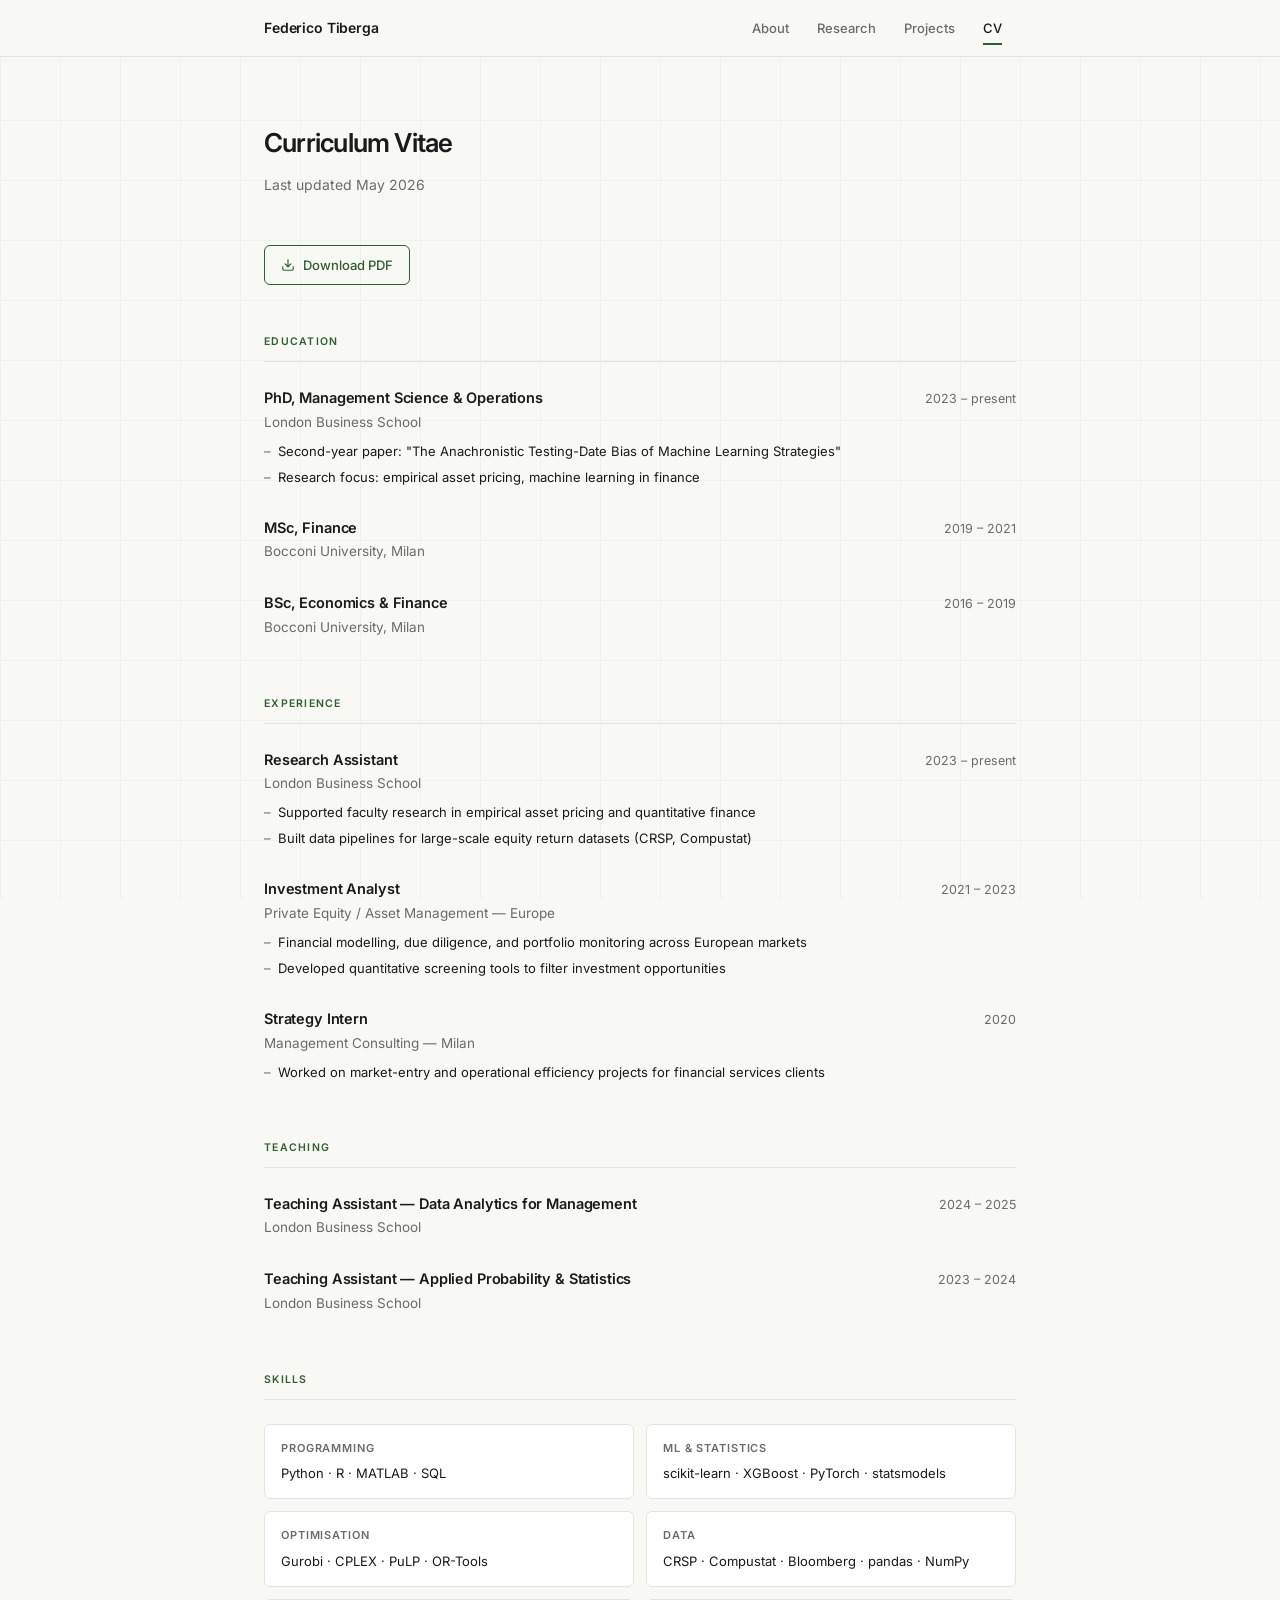
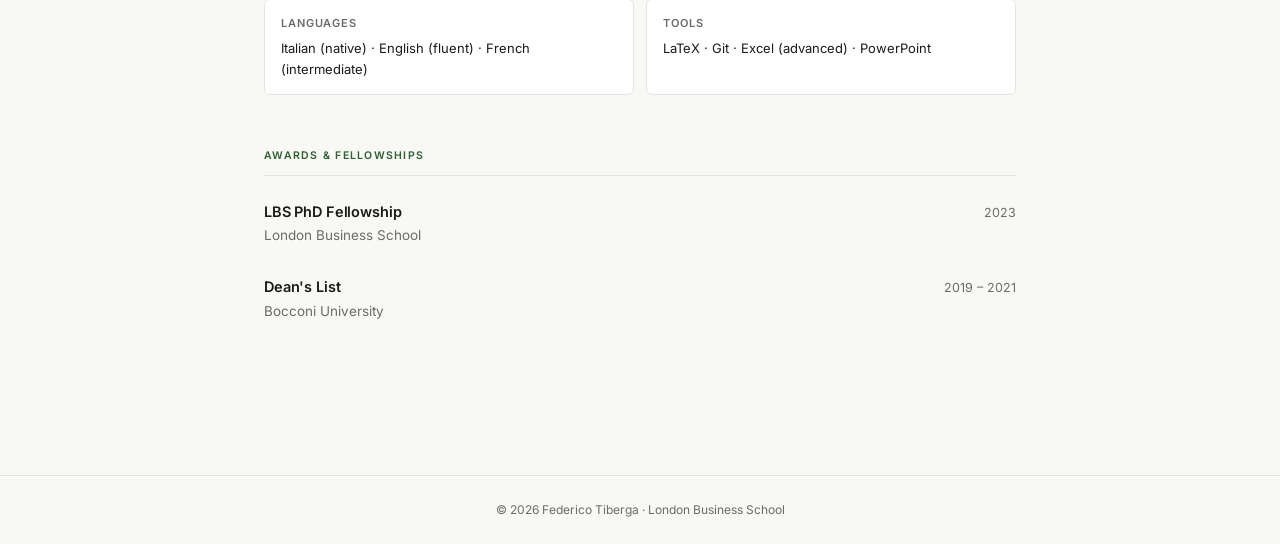
==== cv.html @ 6abe8316 "Add files via upload" ====
<!DOCTYPE html>
<html lang="en">
<head>
  <meta charset="UTF-8">
  <meta name="viewport" content="width=device-width, initial-scale=1.0">
  <title>CV — Federico Tiberga</title>
  <link rel="stylesheet" href="style.css">
</head>
<body>

<nav>
  <div class="nav-inner">
    <a href="index.html" class="nav-name">Federico Tiberga</a>
    <ul class="nav-links">
      <li><a href="index.html">About</a></li>
      <li><a href="research.html">Research</a></li>
      <li><a href="projects.html">Projects</a></li>
      <li><a href="cv.html" class="active">CV</a></li>
    </ul>
  </div>
</nav>

<main>
  <div class="page-header">
    <h1 class="page-title">Curriculum Vitae</h1>
    <p class="page-subtitle">Last updated May 2026</p>
  </div>

  <a href="assets/cv_tiberga.pdf" class="cv-download" target="_blank">
    <svg width="14" height="14" viewBox="0 0 24 24" fill="none" stroke="currentColor" stroke-width="2" stroke-linecap="round" stroke-linejoin="round">
      <path d="M21 15v4a2 2 0 0 1-2 2H5a2 2 0 0 1-2-2v-4"/>
      <polyline points="7 10 12 15 17 10"/>
      <line x1="12" y1="15" x2="12" y2="3"/>
    </svg>
    Download PDF
  </a>

  <!-- Education -->
  <div class="cv-section">
    <div class="cv-section-title">Education</div>

    <div class="cv-entry">
      <div>
        <div class="cv-title">PhD, Management Science &amp; Operations</div>
        <div class="cv-org">London Business School</div>
        <ul class="cv-bullets">
          <li>Second-year paper: "The Anachronistic Testing-Date Bias of Machine Learning Strategies"</li>
          <li>Research focus: empirical asset pricing, machine learning in finance</li>
        </ul>
      </div>
      <div class="cv-date">2023 – present</div>
    </div>

    <div class="cv-entry">
      <div>
        <div class="cv-title">MSc, Finance</div>
        <div class="cv-org">Bocconi University, Milan</div>
      </div>
      <div class="cv-date">2019 – 2021</div>
    </div>

    <div class="cv-entry">
      <div>
        <div class="cv-title">BSc, Economics &amp; Finance</div>
        <div class="cv-org">Bocconi University, Milan</div>
      </div>
      <div class="cv-date">2016 – 2019</div>
    </div>
  </div>

  <!-- Experience -->
  <div class="cv-section">
    <div class="cv-section-title">Experience</div>

    <div class="cv-entry">
      <div>
        <div class="cv-title">Research Assistant</div>
        <div class="cv-org">London Business School</div>
        <ul class="cv-bullets">
          <li>Supported faculty research in empirical asset pricing and quantitative finance</li>
          <li>Built data pipelines for large-scale equity return datasets (CRSP, Compustat)</li>
        </ul>
      </div>
      <div class="cv-date">2023 – present</div>
    </div>

    <div class="cv-entry">
      <div>
        <div class="cv-title">Investment Analyst</div>
        <div class="cv-org">Private Equity / Asset Management — Europe</div>
        <ul class="cv-bullets">
          <li>Financial modelling, due diligence, and portfolio monitoring across European markets</li>
          <li>Developed quantitative screening tools to filter investment opportunities</li>
        </ul>
      </div>
      <div class="cv-date">2021 – 2023</div>
    </div>

    <div class="cv-entry">
      <div>
        <div class="cv-title">Strategy Intern</div>
        <div class="cv-org">Management Consulting — Milan</div>
        <ul class="cv-bullets">
          <li>Worked on market-entry and operational efficiency projects for financial services clients</li>
        </ul>
      </div>
      <div class="cv-date">2020</div>
    </div>
  </div>

  <!-- Teaching -->
  <div class="cv-section">
    <div class="cv-section-title">Teaching</div>

    <div class="cv-entry">
      <div>
        <div class="cv-title">Teaching Assistant — Data Analytics for Management</div>
        <div class="cv-org">London Business School</div>
      </div>
      <div class="cv-date">2024 – 2025</div>
    </div>

    <div class="cv-entry">
      <div>
        <div class="cv-title">Teaching Assistant — Applied Probability &amp; Statistics</div>
        <div class="cv-org">London Business School</div>
      </div>
      <div class="cv-date">2023 – 2024</div>
    </div>
  </div>

  <!-- Skills -->
  <div class="cv-section">
    <div class="cv-section-title">Skills</div>
    <div class="skills-grid">
      <div class="skill-group">
        <div class="skill-group-label">Programming</div>
        <div class="skill-list">Python · R · MATLAB · SQL</div>
      </div>
      <div class="skill-group">
        <div class="skill-group-label">ML &amp; Statistics</div>
        <div class="skill-list">scikit-learn · XGBoost · PyTorch · statsmodels</div>
      </div>
      <div class="skill-group">
        <div class="skill-group-label">Optimisation</div>
        <div class="skill-list">Gurobi · CPLEX · PuLP · OR-Tools</div>
      </div>
      <div class="skill-group">
        <div class="skill-group-label">Data</div>
        <div class="skill-list">CRSP · Compustat · Bloomberg · pandas · NumPy</div>
      </div>
      <div class="skill-group">
        <div class="skill-group-label">Languages</div>
        <div class="skill-list">Italian (native) · English (fluent) · French (intermediate)</div>
      </div>
      <div class="skill-group">
        <div class="skill-group-label">Tools</div>
        <div class="skill-list">LaTeX · Git · Excel (advanced) · PowerPoint</div>
      </div>
    </div>
  </div>

  <!-- Awards -->
  <div class="cv-section">
    <div class="cv-section-title">Awards &amp; Fellowships</div>

    <div class="cv-entry">
      <div>
        <div class="cv-title">LBS PhD Fellowship</div>
        <div class="cv-org">London Business School</div>
      </div>
      <div class="cv-date">2023</div>
    </div>

    <div class="cv-entry">
      <div>
        <div class="cv-title">Dean's List</div>
        <div class="cv-org">Bocconi University</div>
      </div>
      <div class="cv-date">2019 – 2021</div>
    </div>
  </div>

</main>

<footer>
  &copy; 2026 Federico Tiberga &middot; London Business School
</footer>

</body>
</html>
---- style.css ----
@import url('https://fonts.googleapis.com/css2?family=Inter:wght@300;400;500;600&display=swap');

:root {
  --bg: #F8F8F5;
  --white: #FFFFFF;
  --text: #1A1A1A;
  --muted: #6B6B6B;
  --green: #2D5F30;
  --green-light: #EBF3EB;
  --green-hover: #4A8050;
  --border: #E4E4DF;
  --radius: 6px;
  --max: 800px;
}

* {
  box-sizing: border-box;
  margin: 0;
  padding: 0;
}

html {
  scroll-behavior: smooth;
}

body {
  font-family: 'Inter', system-ui, -apple-system, sans-serif;
  background: var(--bg);
  color: var(--text);
  font-size: 15px;
  line-height: 1.7;
  min-height: 100vh;
}

/* ── Grid background (architectural nod) ── */
body::before {
  content: '';
  position: fixed;
  inset: 0;
  background-image:
    linear-gradient(var(--border) 1px, transparent 1px),
    linear-gradient(90deg, var(--border) 1px, transparent 1px);
  background-size: 60px 60px;
  opacity: 0.35;
  pointer-events: none;
  z-index: 0;
}

/* ── Nav ── */
nav {
  position: sticky;
  top: 0;
  z-index: 100;
  background: rgba(248, 248, 245, 0.85);
  backdrop-filter: blur(12px);
  -webkit-backdrop-filter: blur(12px);
  border-bottom: 1px solid var(--border);
}

.nav-inner {
  max-width: var(--max);
  margin: 0 auto;
  padding: 0 24px;
  height: 56px;
  display: flex;
  align-items: center;
  justify-content: space-between;
}

.nav-name {
  font-size: 14px;
  font-weight: 600;
  color: var(--text);
  text-decoration: none;
  letter-spacing: -0.01em;
}

.nav-links {
  list-style: none;
  display: flex;
  gap: 0;
}

.nav-links a {
  display: block;
  padding: 6px 14px;
  font-size: 13px;
  font-weight: 500;
  color: var(--muted);
  text-decoration: none;
  position: relative;
  transition: color 0.2s;
}

.nav-links a::after {
  content: '';
  position: absolute;
  bottom: 0;
  left: 14px;
  right: 14px;
  height: 2px;
  background: var(--green);
  transform: scaleX(0);
  transition: transform 0.2s ease;
}

.nav-links a:hover {
  color: var(--text);
}

.nav-links a:hover::after,
.nav-links a.active::after {
  transform: scaleX(1);
}

.nav-links a.active {
  color: var(--text);
}

/* ── Page shell ── */
main {
  position: relative;
  z-index: 1;
  max-width: var(--max);
  margin: 0 auto;
  padding: 64px 24px 96px;
}

/* ── About hero ── */
.about-hero {
  display: grid;
  grid-template-columns: 160px 1fr;
  gap: 40px;
  align-items: start;
  margin-bottom: 64px;
}

.about-photo {
  width: 160px;
  height: 160px;
  border-radius: 50%;
  object-fit: cover;
  border: 3px solid var(--green-light);
  box-shadow: 0 4px 24px rgba(45, 95, 48, 0.12);
}

.about-photo-placeholder {
  width: 160px;
  height: 160px;
  border-radius: 50%;
  background: var(--green-light);
  border: 3px solid var(--border);
  display: flex;
  align-items: center;
  justify-content: center;
  font-size: 48px;
  color: var(--green);
}

.about-name {
  font-size: 28px;
  font-weight: 600;
  letter-spacing: -0.03em;
  line-height: 1.2;
  margin-bottom: 8px;
}

.about-role {
  display: flex;
  align-items: center;
  gap: 8px;
  font-size: 13.5px;
  color: var(--muted);
  margin-bottom: 20px;
}

.status-dot {
  width: 7px;
  height: 7px;
  border-radius: 50%;
  background: var(--green);
  flex-shrink: 0;
  animation: pulse 2.4s ease-in-out infinite;
}

@keyframes pulse {
  0%, 100% { opacity: 1; }
  50% { opacity: 0.4; }
}

.about-bio {
  color: var(--text);
  margin-bottom: 12px;
}

.about-bio:last-of-type {
  margin-bottom: 24px;
}

.social-links {
  display: flex;
  gap: 16px;
  flex-wrap: wrap;
}

.social-link {
  display: inline-flex;
  align-items: center;
  gap: 6px;
  font-size: 13px;
  font-weight: 500;
  color: var(--muted);
  text-decoration: none;
  transition: color 0.2s;
}

.social-link:hover {
  color: var(--green);
}

.social-link svg {
  width: 15px;
  height: 15px;
  flex-shrink: 0;
}

/* ── Section headings ── */
.section-label {
  font-size: 10.5px;
  font-weight: 600;
  letter-spacing: 0.12em;
  text-transform: uppercase;
  color: var(--green);
  margin-bottom: 20px;
}

/* ── Interests grid ── */
.interests-grid {
  display: grid;
  grid-template-columns: repeat(2, 1fr);
  gap: 12px;
  margin-bottom: 64px;
}

.interest-card {
  background: var(--white);
  border: 1px solid var(--border);
  border-radius: var(--radius);
  padding: 16px 18px;
}

.interest-title {
  font-size: 13px;
  font-weight: 600;
  margin-bottom: 4px;
}

.interest-desc {
  font-size: 12.5px;
  color: var(--muted);
  line-height: 1.5;
}

/* ── Paper cards ── */
.papers-list {
  display: flex;
  flex-direction: column;
  gap: 20px;
  margin-bottom: 48px;
}

.paper-card {
  background: var(--white);
  border: 1px solid var(--border);
  border-left: 3px solid var(--green);
  border-radius: var(--radius);
  padding: 24px 28px;
}

.paper-status {
  display: inline-block;
  font-size: 11px;
  font-weight: 600;
  letter-spacing: 0.08em;
  text-transform: uppercase;
  color: var(--green);
  background: var(--green-light);
  padding: 3px 8px;
  border-radius: 3px;
  margin-bottom: 12px;
}

.paper-title {
  font-size: 16px;
  font-weight: 600;
  letter-spacing: -0.02em;
  line-height: 1.35;
  margin-bottom: 6px;
}

.paper-authors {
  font-size: 13px;
  color: var(--muted);
  margin-bottom: 14px;
}

.paper-abstract {
  font-size: 13.5px;
  color: var(--text);
  line-height: 1.7;
  margin-bottom: 18px;
}

.paper-links {
  display: flex;
  gap: 10px;
  flex-wrap: wrap;
}

.paper-link {
  display: inline-flex;
  align-items: center;
  gap: 5px;
  font-size: 12.5px;
  font-weight: 500;
  color: var(--green);
  text-decoration: none;
  border: 1px solid var(--green);
  padding: 5px 12px;
  border-radius: 4px;
  transition: background 0.15s, color 0.15s;
}

.paper-link:hover {
  background: var(--green);
  color: var(--white);
}

/* ── Placeholder state ── */
.placeholder-card {
  background: var(--white);
  border: 1px dashed var(--border);
  border-radius: var(--radius);
  padding: 32px 28px;
  text-align: center;
}

.placeholder-card p {
  font-size: 13.5px;
  color: var(--muted);
}

/* ── Project cards ── */
.projects-grid {
  display: flex;
  flex-direction: column;
  gap: 20px;
  margin-bottom: 48px;
}

.project-card {
  background: var(--white);
  border: 1px solid var(--border);
  border-radius: var(--radius);
  padding: 24px 28px;
  transition: box-shadow 0.2s;
}

.project-card:hover {
  box-shadow: 0 4px 20px rgba(0,0,0,0.06);
}

.project-header {
  display: flex;
  align-items: flex-start;
  justify-content: space-between;
  gap: 16px;
  margin-bottom: 10px;
}

.project-title {
  font-size: 15px;
  font-weight: 600;
  letter-spacing: -0.02em;
}

.project-year {
  font-size: 12px;
  color: var(--muted);
  white-space: nowrap;
  padding-top: 2px;
}

.project-desc {
  font-size: 13.5px;
  color: var(--text);
  line-height: 1.65;
  margin-bottom: 16px;
}

.tech-pills {
  display: flex;
  gap: 6px;
  flex-wrap: wrap;
  margin-bottom: 16px;
}

.pill {
  font-size: 11.5px;
  font-weight: 500;
  color: var(--green);
  background: var(--green-light);
  padding: 3px 9px;
  border-radius: 20px;
}

.project-link {
  display: inline-flex;
  align-items: center;
  gap: 5px;
  font-size: 12.5px;
  font-weight: 500;
  color: var(--muted);
  text-decoration: none;
  transition: color 0.2s;
}

.project-link:hover {
  color: var(--green);
}

/* ── CV page ── */
.cv-section {
  margin-bottom: 52px;
}

.cv-section-title {
  font-size: 10.5px;
  font-weight: 600;
  letter-spacing: 0.12em;
  text-transform: uppercase;
  color: var(--green);
  padding-bottom: 10px;
  border-bottom: 1px solid var(--border);
  margin-bottom: 24px;
}

.cv-entry {
  display: grid;
  grid-template-columns: 1fr auto;
  gap: 8px 24px;
  margin-bottom: 24px;
  align-items: start;
}

.cv-entry:last-child {
  margin-bottom: 0;
}

.cv-title {
  font-size: 14.5px;
  font-weight: 600;
  letter-spacing: -0.01em;
}

.cv-org {
  font-size: 13.5px;
  color: var(--muted);
  margin-bottom: 4px;
}

.cv-date {
  font-size: 12.5px;
  color: var(--muted);
  white-space: nowrap;
  text-align: right;
  padding-top: 2px;
}

.cv-detail {
  font-size: 13px;
  color: var(--text);
  grid-column: 1;
}

.cv-bullets {
  list-style: none;
  margin-top: 6px;
  grid-column: 1;
}

.cv-bullets li {
  font-size: 13px;
  color: var(--text);
  padding-left: 14px;
  position: relative;
  margin-bottom: 4px;
}

.cv-bullets li::before {
  content: '–';
  position: absolute;
  left: 0;
  color: var(--muted);
}

.skills-grid {
  display: grid;
  grid-template-columns: repeat(2, 1fr);
  gap: 12px;
}

.skill-group {
  background: var(--white);
  border: 1px solid var(--border);
  border-radius: var(--radius);
  padding: 14px 16px;
}

.skill-group-label {
  font-size: 11px;
  font-weight: 600;
  letter-spacing: 0.08em;
  text-transform: uppercase;
  color: var(--muted);
  margin-bottom: 6px;
}

.skill-list {
  font-size: 13px;
  color: var(--text);
  line-height: 1.6;
}

.cv-download {
  display: inline-flex;
  align-items: center;
  gap: 8px;
  font-size: 13px;
  font-weight: 500;
  color: var(--green);
  text-decoration: none;
  border: 1px solid var(--green);
  padding: 8px 16px;
  border-radius: var(--radius);
  margin-bottom: 48px;
  transition: background 0.15s, color 0.15s;
}

.cv-download:hover {
  background: var(--green);
  color: var(--white);
}

/* ── Page title (research/projects/cv) ── */
.page-header {
  margin-bottom: 48px;
}

.page-title {
  font-size: 26px;
  font-weight: 600;
  letter-spacing: -0.03em;
  margin-bottom: 8px;
}

.page-subtitle {
  font-size: 14px;
  color: var(--muted);
}

/* ── Footer ── */
footer {
  position: relative;
  z-index: 1;
  border-top: 1px solid var(--border);
  text-align: center;
  padding: 24px;
  font-size: 12px;
  color: var(--muted);
}

/* ── Responsive ── */
@media (max-width: 600px) {
  .about-hero {
    grid-template-columns: 1fr;
    text-align: center;
  }

  .about-photo,
  .about-photo-placeholder {
    margin: 0 auto;
  }

  .about-role {
    justify-content: center;
  }

  .social-links {
    justify-content: center;
  }

  .interests-grid,
  .skills-grid {
    grid-template-columns: 1fr;
  }

  .cv-entry {
    grid-template-columns: 1fr;
  }

  .cv-date {
    text-align: left;
  }

  main {
    padding: 40px 20px 72px;
  }
}
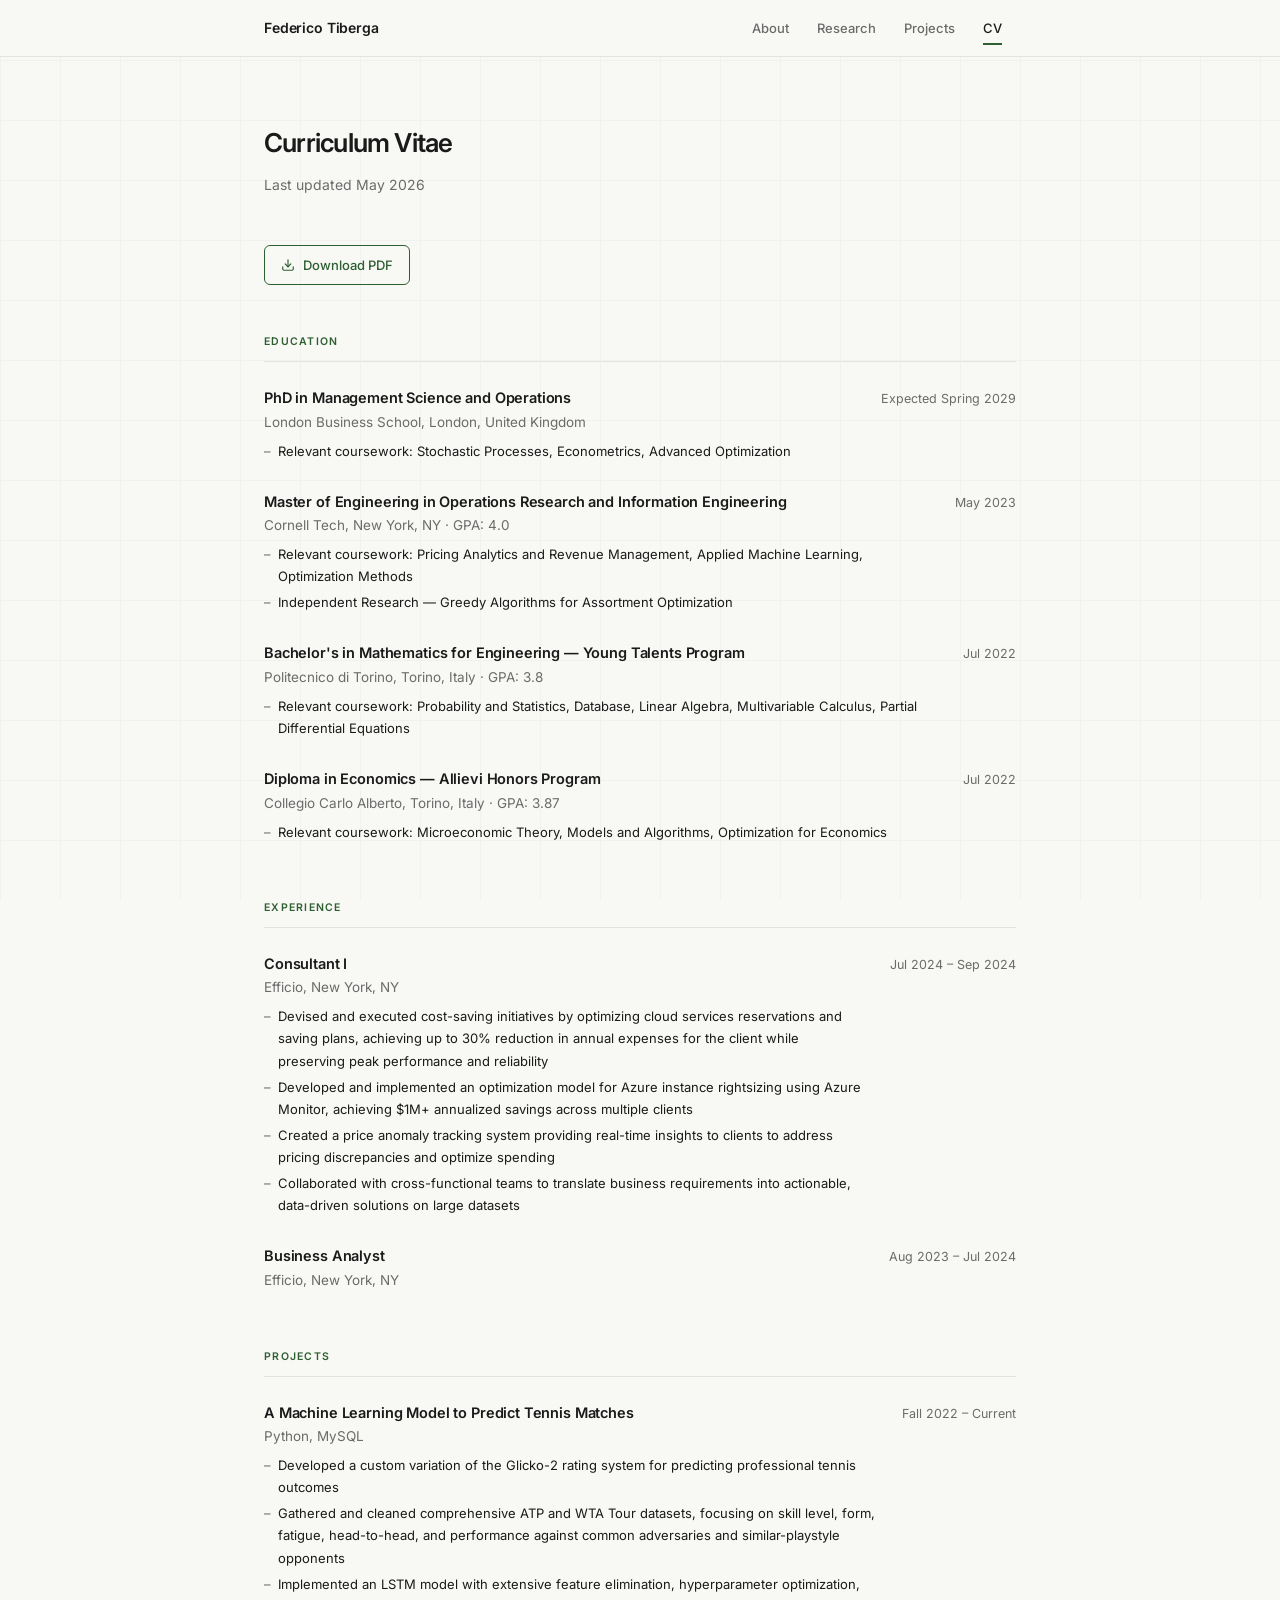
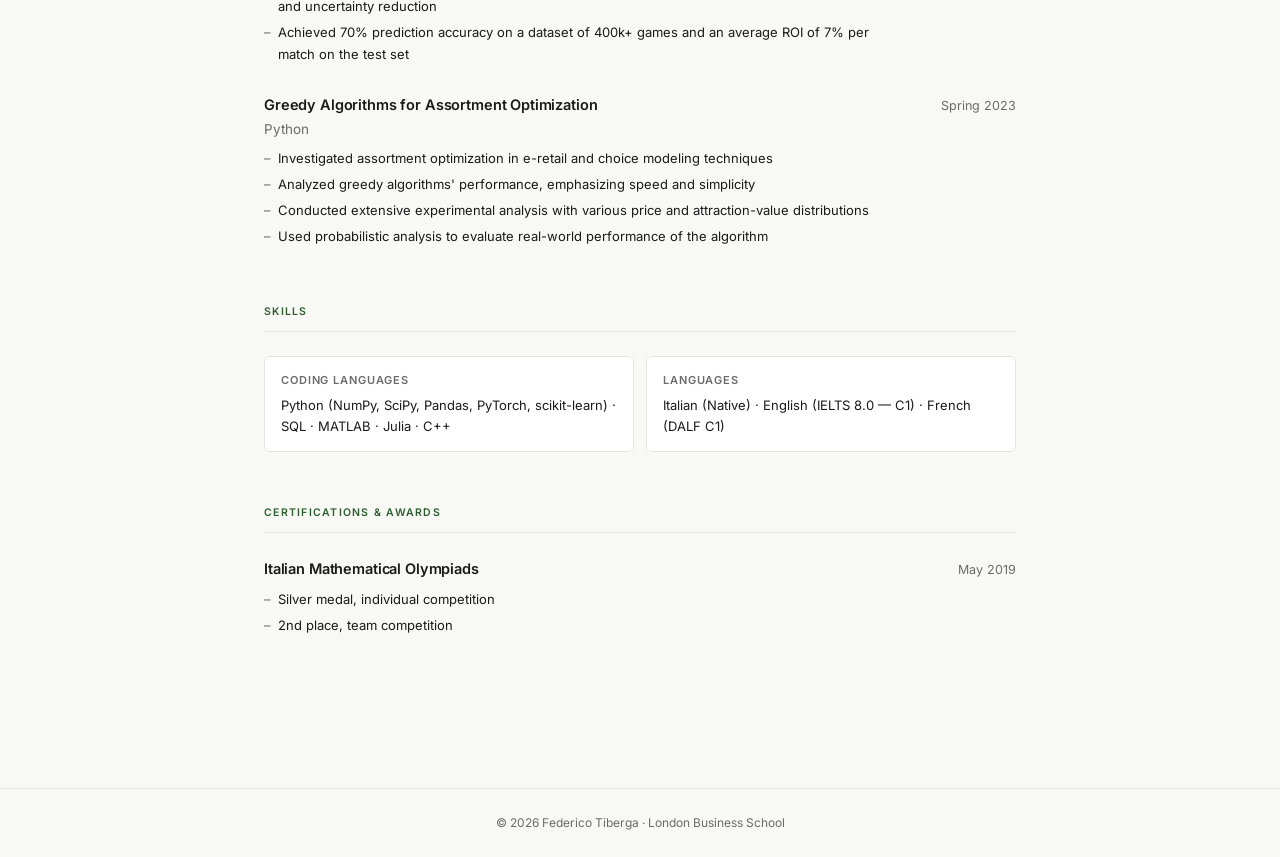
==== commit e4286d79: "updates" ====
--- a/cv.html
+++ b/cv.html
@@ -41,30 +41,47 @@
 
     <div class="cv-entry">
       <div>
-        <div class="cv-title">PhD, Management Science &amp; Operations</div>
-        <div class="cv-org">London Business School</div>
+        <div class="cv-title">PhD in Management Science and Operations</div>
+        <div class="cv-org">London Business School, London, United Kingdom</div>
         <ul class="cv-bullets">
-          <li>Second-year paper: "The Anachronistic Testing-Date Bias of Machine Learning Strategies"</li>
-          <li>Research focus: empirical asset pricing, machine learning in finance</li>
+          <li>Relevant coursework: Stochastic Processes, Econometrics, Advanced Optimization</li>
         </ul>
       </div>
-      <div class="cv-date">2023 – present</div>
+      <div class="cv-date">Expected Spring 2029</div>
     </div>
 
     <div class="cv-entry">
       <div>
-        <div class="cv-title">MSc, Finance</div>
-        <div class="cv-org">Bocconi University, Milan</div>
+        <div class="cv-title">Master of Engineering in Operations Research and Information Engineering</div>
+        <div class="cv-org">Cornell Tech, New York, NY &middot; GPA: 4.0</div>
+        <ul class="cv-bullets">
+          <li>Relevant coursework: Pricing Analytics and Revenue Management, Applied Machine Learning, Optimization Methods</li>
+          <li>Independent Research — Greedy Algorithms for Assortment Optimization</li>
+        </ul>
       </div>
-      <div class="cv-date">2019 – 2021</div>
+      <div class="cv-date">May 2023</div>
     </div>
 
     <div class="cv-entry">
       <div>
-        <div class="cv-title">BSc, Economics &amp; Finance</div>
-        <div class="cv-org">Bocconi University, Milan</div>
+        <div class="cv-title">Bachelor's in Mathematics for Engineering &mdash; Young Talents Program</div>
+        <div class="cv-org">Politecnico di Torino, Torino, Italy &middot; GPA: 3.8</div>
+        <ul class="cv-bullets">
+          <li>Relevant coursework: Probability and Statistics, Database, Linear Algebra, Multivariable Calculus, Partial Differential Equations</li>
+        </ul>
       </div>
-      <div class="cv-date">2016 – 2019</div>
+      <div class="cv-date">Jul 2022</div>
+    </div>
+
+    <div class="cv-entry">
+      <div>
+        <div class="cv-title">Diploma in Economics &mdash; Allievi Honors Program</div>
+        <div class="cv-org">Collegio Carlo Alberto, Torino, Italy &middot; GPA: 3.87</div>
+        <ul class="cv-bullets">
+          <li>Relevant coursework: Microeconomic Theory, Models and Algorithms, Optimization for Economics</li>
+        </ul>
+      </div>
+      <div class="cv-date">Jul 2022</div>
     </div>
   </div>
 
@@ -74,58 +91,57 @@
 
     <div class="cv-entry">
       <div>
-        <div class="cv-title">Research Assistant</div>
-        <div class="cv-org">London Business School</div>
+        <div class="cv-title">Consultant I</div>
+        <div class="cv-org">Efficio, New York, NY</div>
         <ul class="cv-bullets">
-          <li>Supported faculty research in empirical asset pricing and quantitative finance</li>
-          <li>Built data pipelines for large-scale equity return datasets (CRSP, Compustat)</li>
+          <li>Devised and executed cost-saving initiatives by optimizing cloud services reservations and saving plans, achieving up to 30% reduction in annual expenses for the client while preserving peak performance and reliability</li>
+          <li>Developed and implemented an optimization model for Azure instance rightsizing using Azure Monitor, achieving $1M+ annualized savings across multiple clients</li>
+          <li>Created a price anomaly tracking system providing real-time insights to clients to address pricing discrepancies and optimize spending</li>
+          <li>Collaborated with cross-functional teams to translate business requirements into actionable, data-driven solutions on large datasets</li>
         </ul>
       </div>
-      <div class="cv-date">2023 – present</div>
+      <div class="cv-date">Jul 2024 – Sep 2024</div>
     </div>
 
     <div class="cv-entry">
       <div>
-        <div class="cv-title">Investment Analyst</div>
-        <div class="cv-org">Private Equity / Asset Management — Europe</div>
+        <div class="cv-title">Business Analyst</div>
+        <div class="cv-org">Efficio, New York, NY</div>
+      </div>
+      <div class="cv-date">Aug 2023 – Jul 2024</div>
+    </div>
+  </div>
+
+  <!-- Projects -->
+  <div class="cv-section">
+    <div class="cv-section-title">Projects</div>
+
+    <div class="cv-entry">
+      <div>
+        <div class="cv-title">A Machine Learning Model to Predict Tennis Matches</div>
+        <div class="cv-org">Python, MySQL</div>
         <ul class="cv-bullets">
-          <li>Financial modelling, due diligence, and portfolio monitoring across European markets</li>
-          <li>Developed quantitative screening tools to filter investment opportunities</li>
+          <li>Developed a custom variation of the Glicko-2 rating system for predicting professional tennis outcomes</li>
+          <li>Gathered and cleaned comprehensive ATP and WTA Tour datasets, focusing on skill level, form, fatigue, head-to-head, and performance against common adversaries and similar-playstyle opponents</li>
+          <li>Implemented an LSTM model with extensive feature elimination, hyperparameter optimization, and uncertainty reduction</li>
+          <li>Achieved 70% prediction accuracy on a dataset of 400k+ games and an average ROI of 7% per match on the test set</li>
         </ul>
       </div>
-      <div class="cv-date">2021 – 2023</div>
+      <div class="cv-date">Fall 2022 – Current</div>
     </div>
 
     <div class="cv-entry">
       <div>
-        <div class="cv-title">Strategy Intern</div>
-        <div class="cv-org">Management Consulting — Milan</div>
+        <div class="cv-title">Greedy Algorithms for Assortment Optimization</div>
+        <div class="cv-org">Python</div>
         <ul class="cv-bullets">
-          <li>Worked on market-entry and operational efficiency projects for financial services clients</li>
+          <li>Investigated assortment optimization in e-retail and choice modeling techniques</li>
+          <li>Analyzed greedy algorithms' performance, emphasizing speed and simplicity</li>
+          <li>Conducted extensive experimental analysis with various price and attraction-value distributions</li>
+          <li>Used probabilistic analysis to evaluate real-world performance of the algorithm</li>
         </ul>
       </div>
-      <div class="cv-date">2020</div>
-    </div>
-  </div>
-
-  <!-- Teaching -->
-  <div class="cv-section">
-    <div class="cv-section-title">Teaching</div>
-
-    <div class="cv-entry">
-      <div>
-        <div class="cv-title">Teaching Assistant — Data Analytics for Management</div>
-        <div class="cv-org">London Business School</div>
-      </div>
-      <div class="cv-date">2024 – 2025</div>
-    </div>
-
-    <div class="cv-entry">
-      <div>
-        <div class="cv-title">Teaching Assistant — Applied Probability &amp; Statistics</div>
-        <div class="cv-org">London Business School</div>
-      </div>
-      <div class="cv-date">2023 – 2024</div>
+      <div class="cv-date">Spring 2023</div>
     </div>
   </div>
 
@@ -134,50 +150,29 @@
     <div class="cv-section-title">Skills</div>
     <div class="skills-grid">
       <div class="skill-group">
-        <div class="skill-group-label">Programming</div>
-        <div class="skill-list">Python · R · MATLAB · SQL</div>
-      </div>
-      <div class="skill-group">
-        <div class="skill-group-label">ML &amp; Statistics</div>
-        <div class="skill-list">scikit-learn · XGBoost · PyTorch · statsmodels</div>
-      </div>
-      <div class="skill-group">
-        <div class="skill-group-label">Optimisation</div>
-        <div class="skill-list">Gurobi · CPLEX · PuLP · OR-Tools</div>
-      </div>
-      <div class="skill-group">
-        <div class="skill-group-label">Data</div>
-        <div class="skill-list">CRSP · Compustat · Bloomberg · pandas · NumPy</div>
+        <div class="skill-group-label">Coding Languages</div>
+        <div class="skill-list">Python (NumPy, SciPy, Pandas, PyTorch, scikit-learn) &middot; SQL &middot; MATLAB &middot; Julia &middot; C++</div>
       </div>
       <div class="skill-group">
         <div class="skill-group-label">Languages</div>
-        <div class="skill-list">Italian (native) · English (fluent) · French (intermediate)</div>
-      </div>
-      <div class="skill-group">
-        <div class="skill-group-label">Tools</div>
-        <div class="skill-list">LaTeX · Git · Excel (advanced) · PowerPoint</div>
+        <div class="skill-list">Italian (Native) &middot; English (IELTS 8.0 — C1) &middot; French (DALF C1)</div>
       </div>
     </div>
   </div>
 
   <!-- Awards -->
   <div class="cv-section">
-    <div class="cv-section-title">Awards &amp; Fellowships</div>
+    <div class="cv-section-title">Certifications &amp; Awards</div>
 
     <div class="cv-entry">
       <div>
-        <div class="cv-title">LBS PhD Fellowship</div>
-        <div class="cv-org">London Business School</div>
+        <div class="cv-title">Italian Mathematical Olympiads</div>
+        <ul class="cv-bullets">
+          <li>Silver medal, individual competition</li>
+          <li>2nd place, team competition</li>
+        </ul>
       </div>
-      <div class="cv-date">2023</div>
-    </div>
-
-    <div class="cv-entry">
-      <div>
-        <div class="cv-title">Dean's List</div>
-        <div class="cv-org">Bocconi University</div>
-      </div>
-      <div class="cv-date">2019 – 2021</div>
+      <div class="cv-date">May 2019</div>
     </div>
   </div>
 
